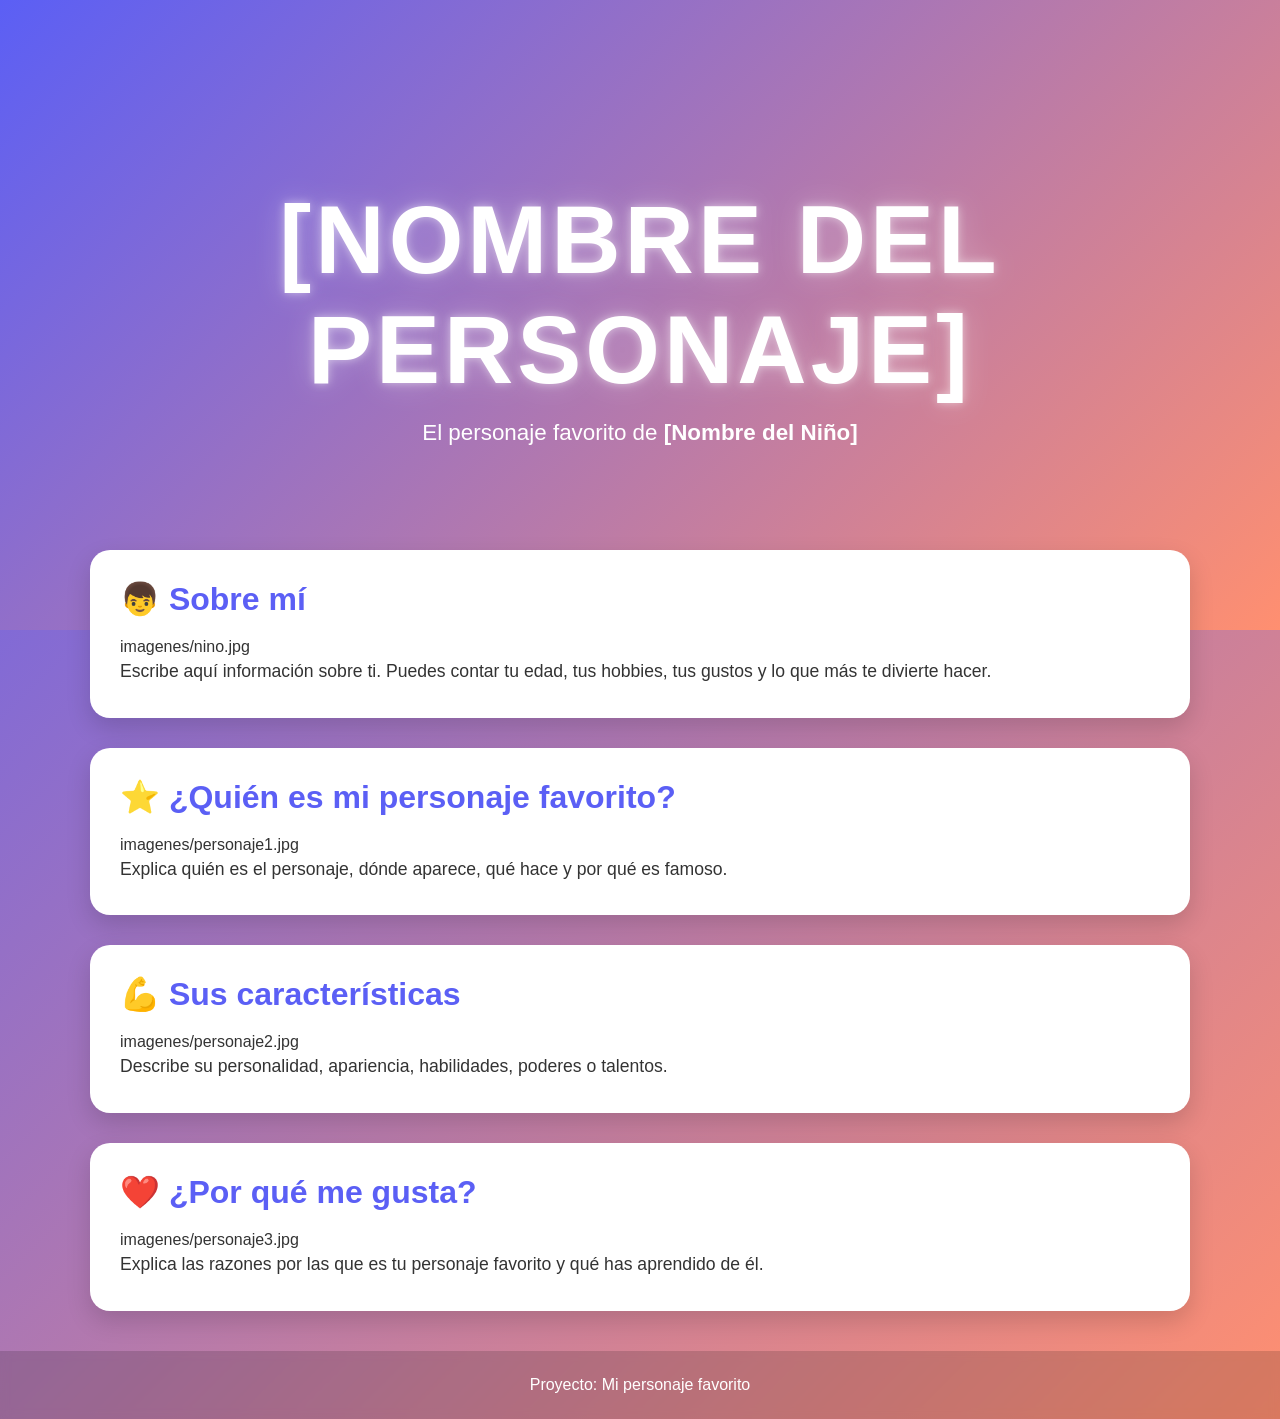
==== docs/personajeFavorito/index.html @ 7e1bce82 "Automated update" ====
<!DOCTYPE html>
<html lang="es">

<head>
    <meta charset="UTF-8">
    <meta name="viewport" content="width=device-width, initial-scale=1.0">
    <title>[Nombre del Personaje]</title>
    <link rel="stylesheet" href="style.css">
</head>

<body>

    <header class="hero">
        <div class="hero-content">
            <h1>[NOMBRE DEL PERSONAJE]</h1>
            <p>El personaje favorito de <strong>[Nombre del Niño]</strong></p>
        </div>
    </header>

    <main>

        <section class="card">
            <h2>👦 Sobre mí</h2>
            imagenes/nino.jpg

            <p>
                Escribe aquí información sobre ti.
                Puedes contar tu edad, tus hobbies,
                tus gustos y lo que más te divierte hacer.
            </p>
        </section>

        <section class="card">
            <h2>⭐ ¿Quién es mi personaje favorito?</h2>
            imagenes/personaje1.jpg

            <p>
                Explica quién es el personaje, dónde aparece,
                qué hace y por qué es famoso.
            </p>
        </section>

        <section class="card">
            <h2>💪 Sus características</h2>
            imagenes/personaje2.jpg

            <p>
                Describe su personalidad, apariencia,
                habilidades, poderes o talentos.
            </p>
        </section>

        <section class="card">
            <h2>❤️ ¿Por qué me gusta?</h2>
            imagenes/personaje3.jpg

            <p>
                Explica las razones por las que es tu personaje favorito
                y qué has aprendido de él.
            </p>
        </section>

    </main>

    <footer>
        <p>Proyecto: Mi personaje favorito</p>
    </footer>

</body>

</html>
---- docs/personajeFavorito/style.css ----
/*======================================
  PALETA DE COLORES
======================================*/
:root {
    --color-primario: #5b5ff5;
    --color-secundario: #ff8f70;
}

/*======================================
  CONFIGURACIÓN GENERAL
======================================*/
* {
    margin: 0;
    padding: 0;
    box-sizing: border-box;
}

body {
    font-family: "Segoe UI", Arial, sans-serif;

    background: linear-gradient(
        135deg,
        var(--color-primario),
        var(--color-secundario)
    );

    min-height: 100vh;
    color: #333;
}

/*======================================
  HERO
======================================*/
.hero {
    height: 70vh;

    display: flex;
    justify-content: center;
    align-items: center;

    text-align: center;

    background: linear-gradient(
        135deg,
        var(--color-primario),
        var(--color-secundario)
    );

    color: white;
}

.hero-content {
    animation: aparecer 1.5s ease;
}

.hero h1 {
    font-size: clamp(3rem, 8vw, 6rem);
    letter-spacing: 4px;
    text-transform: uppercase;

    text-shadow:
        0 0 10px rgba(255,255,255,.5),
        0 0 30px rgba(255,255,255,.3);

    animation: flotar 3s ease-in-out infinite;
}

.hero p {
    font-size: 1.4rem;
    margin-top: 15px;
}

/*======================================
  CONTENEDOR
======================================*/
main {
    width: 90%;
    max-width: 1100px;

    margin: -80px auto 40px;
}

/*======================================
  TARJETAS
======================================*/
.card {
    background: white;

    margin-bottom: 30px;
    padding: 30px;

    border-radius: 20px;

    box-shadow: 0 10px 25px rgba(0,0,0,.15);

    transition: .3s;
}

.card:hover {
    transform: translateY(-8px);
}

.card h2 {
    color: var(--color-primario);
    margin-bottom: 20px;
    font-size: 2rem;
}

.card img {
    width: 100%;
    max-width: 450px;

    display: block;
    margin: 20px auto;

    border-radius: 15px;

    transition: .4s;
}

.card img:hover {
    transform: scale(1.05);
}

.card p {
    font-size: 1.1rem;
    line-height: 1.8;
}

/*======================================
  FOOTER
======================================*/
footer {
    text-align: center;

    padding: 25px;

    color: white;

    background: rgba(0,0,0,.15);

    backdrop-filter: blur(5px);
}

/*======================================
  ANIMACIONES
======================================*/
@keyframes aparecer {
    from {
        opacity: 0;
        transform: translateY(40px);
    }

    to {
        opacity: 1;
        transform: translateY(0);
    }
}

@keyframes flotar {
    0% {
        transform: translateY(0);
    }

    50% {
        transform: translateY(-10px);
    }

    100% {
        transform: translateY(0);
    }
}

/*======================================
  RESPONSIVE
======================================*/
@media (max-width: 768px) {

    .hero {
        height: 55vh;
    }

    .hero p {
        font-size: 1rem;
    }

    .card {
        padding: 20px;
    }

    .card h2 {
        font-size: 1.5rem;
    }
}
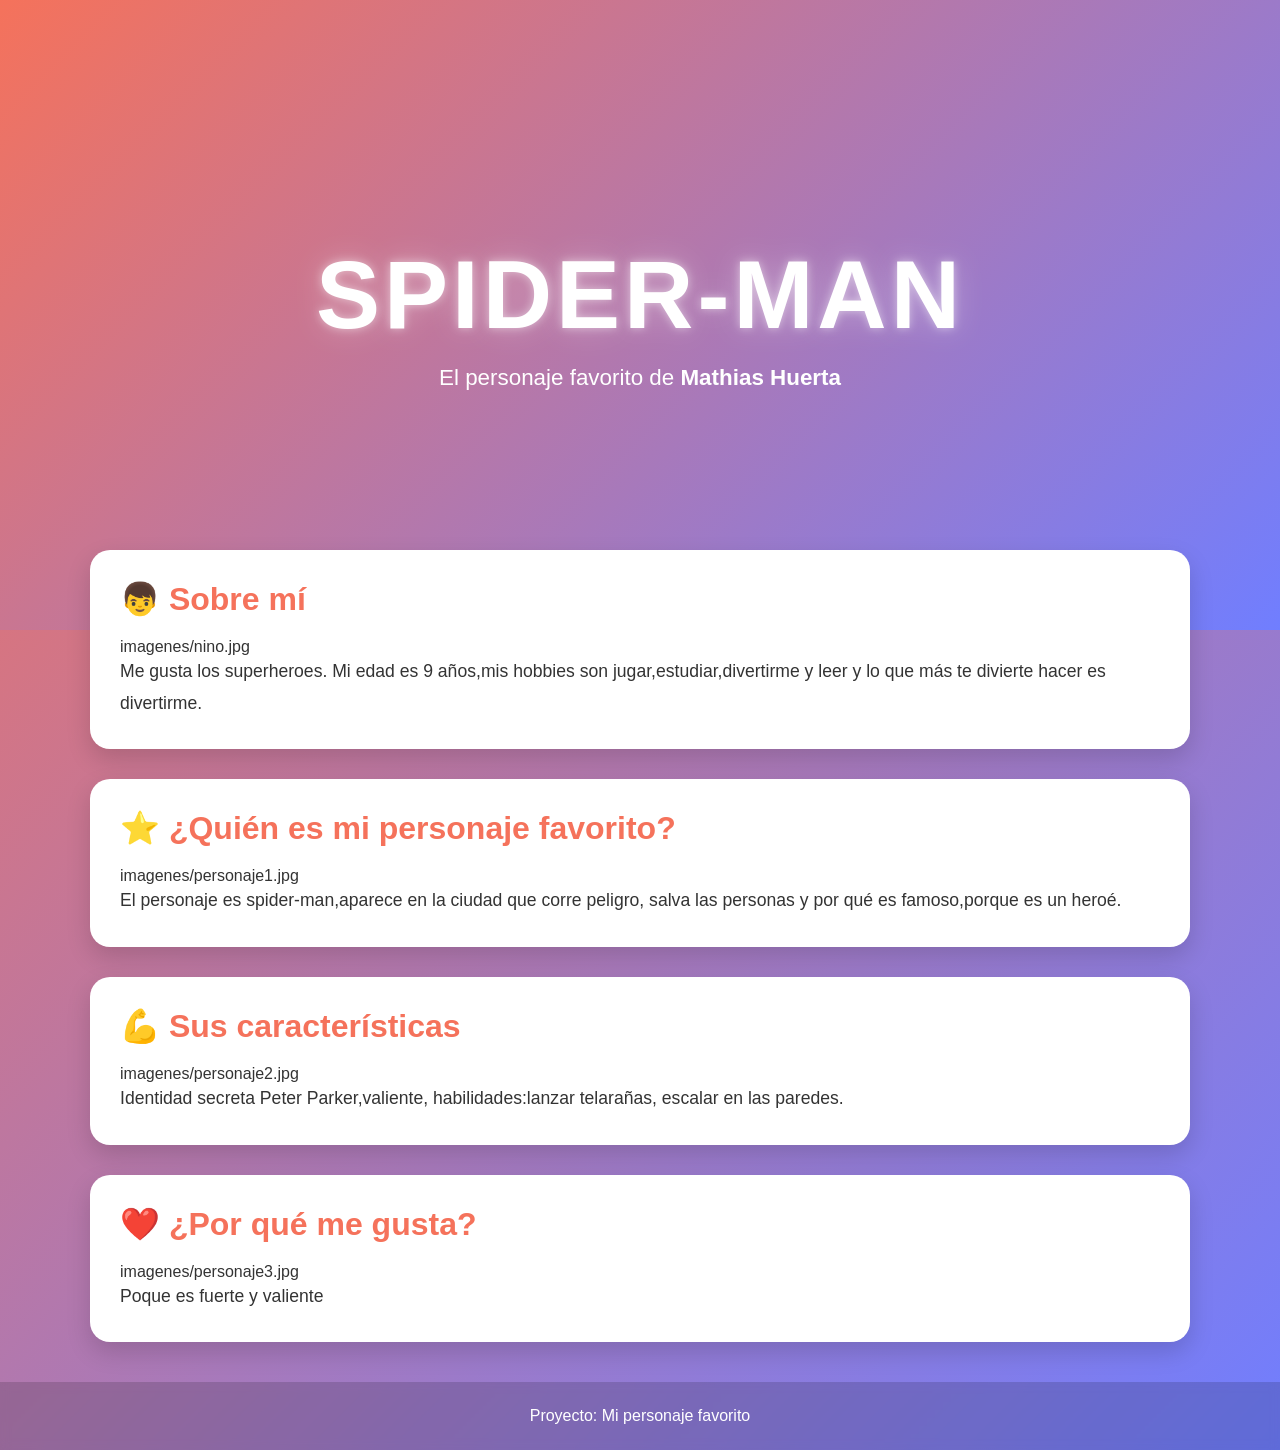
==== commit 356f1b06: "Spider-man" ====
--- a/docs/personajeFavorito/index.html
+++ b/docs/personajeFavorito/index.html
@@ -12,8 +12,8 @@
 
     <header class="hero">
         <div class="hero-content">
-            <h1>[NOMBRE DEL PERSONAJE]</h1>
-            <p>El personaje favorito de <strong>[Nombre del Niño]</strong></p>
+            <h1>Spider-man</h1>
+            <p>El personaje favorito de <strong>Mathias Huerta</strong></p>
         </div>
     </header>
 
@@ -24,9 +24,9 @@
             imagenes/nino.jpg
 
             <p>
-                Escribe aquí información sobre ti.
-                Puedes contar tu edad, tus hobbies,
-                tus gustos y lo que más te divierte hacer.
+                Me gusta los superheroes.
+                Mi edad es 9 años,mis hobbies son jugar,estudiar,divertirme y leer
+                 y lo que más te divierte hacer es divertirme.
             </p>
         </section>
 
@@ -35,8 +35,8 @@
             imagenes/personaje1.jpg
 
             <p>
-                Explica quién es el personaje, dónde aparece,
-                qué hace y por qué es famoso.
+                El personaje es spider-man,aparece en la ciudad que corre peligro,
+                salva las personas y por qué es famoso,porque es un heroé.
             </p>
         </section>
 
@@ -45,8 +45,8 @@
             imagenes/personaje2.jpg
 
             <p>
-                Describe su personalidad, apariencia,
-                habilidades, poderes o talentos.
+                 Identidad secreta Peter Parker,valiente,
+                habilidades:lanzar telarañas, escalar en las paredes.
             </p>
         </section>
 
@@ -55,8 +55,7 @@
             imagenes/personaje3.jpg
 
             <p>
-                Explica las razones por las que es tu personaje favorito
-                y qué has aprendido de él.
+                Poque es fuerte y valiente
             </p>
         </section>
 
--- a/docs/personajeFavorito/style.css
+++ b/docs/personajeFavorito/style.css
@@ -2,8 +2,8 @@
   PALETA DE COLORES
 ======================================*/
 :root {
-    --color-primario: #5b5ff5;
-    --color-secundario: #ff8f70;
+    --color-primario: #f5725b;
+    --color-secundario: #707eff;
 }
 
 /*======================================
@@ -25,7 +25,7 @@
     );
 
     min-height: 100vh;
-    color: #333;
+    color: #333333;
 }
 
 /*======================================
